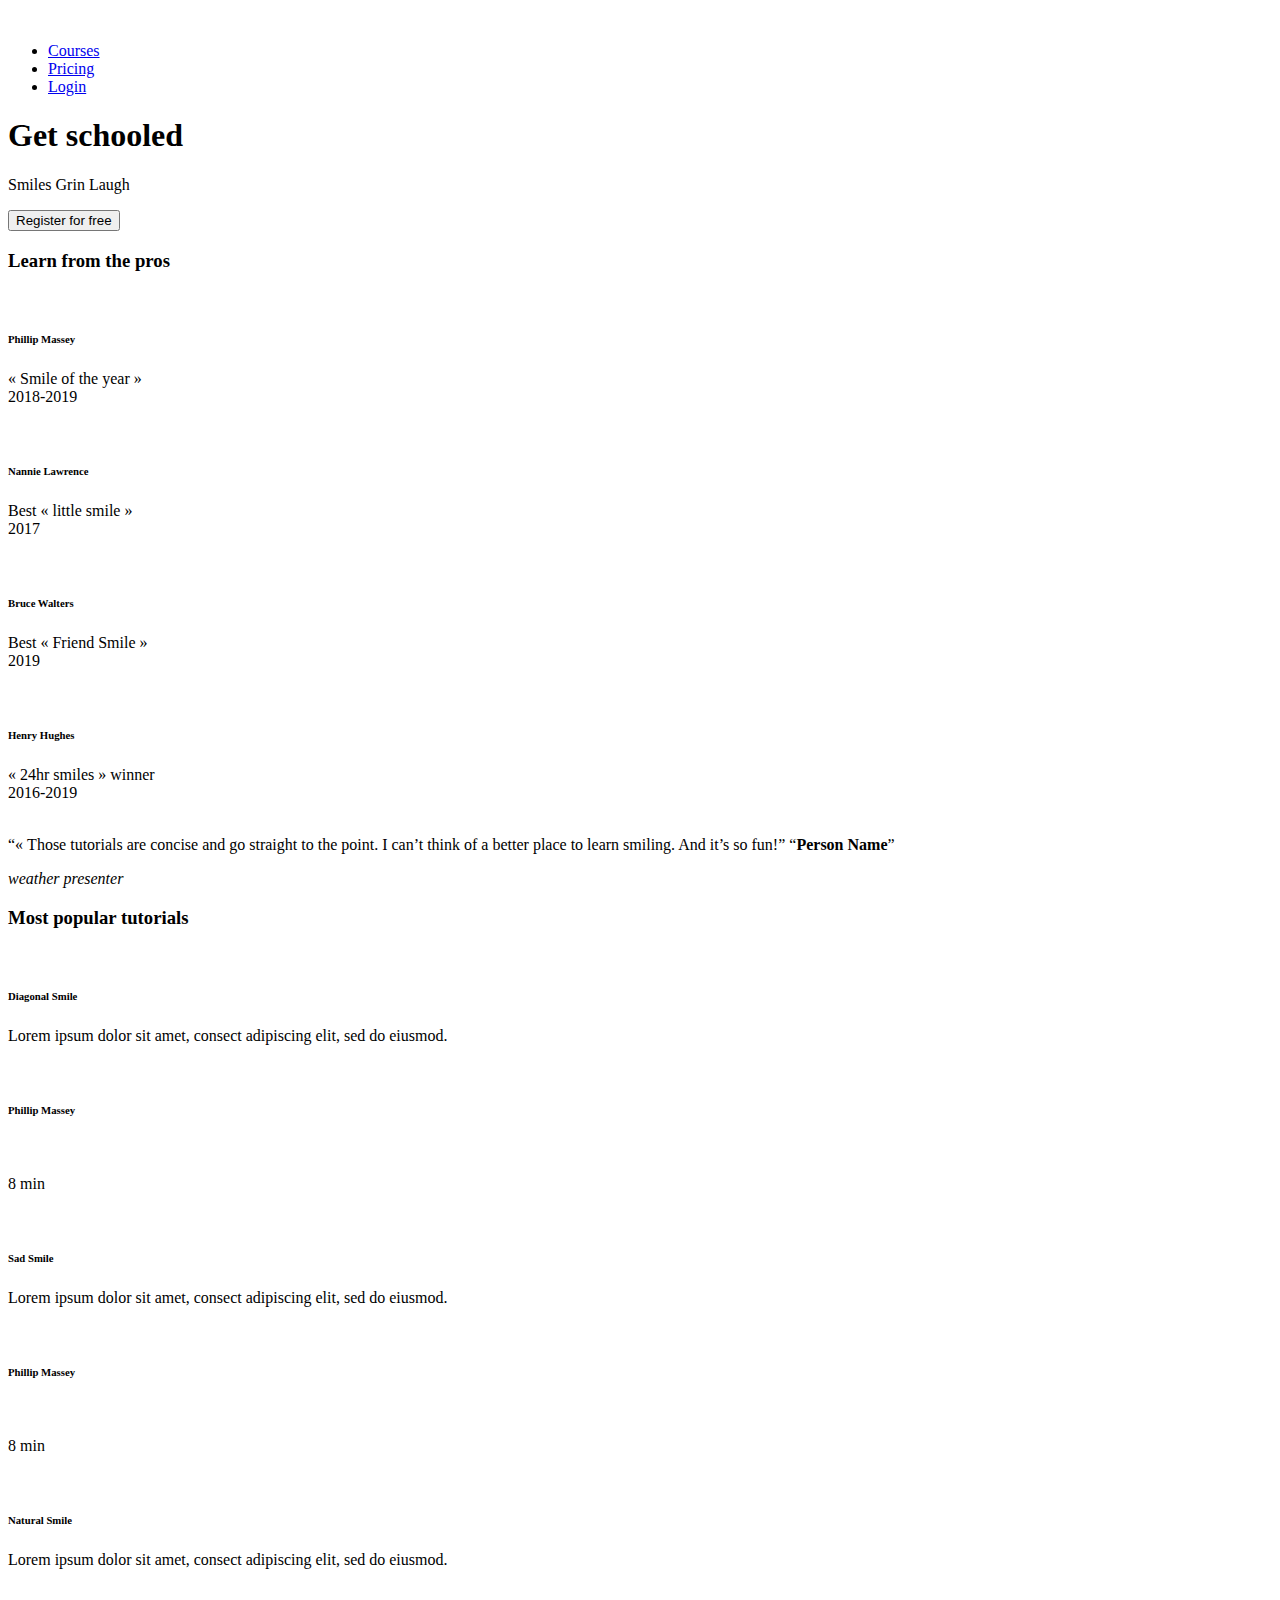
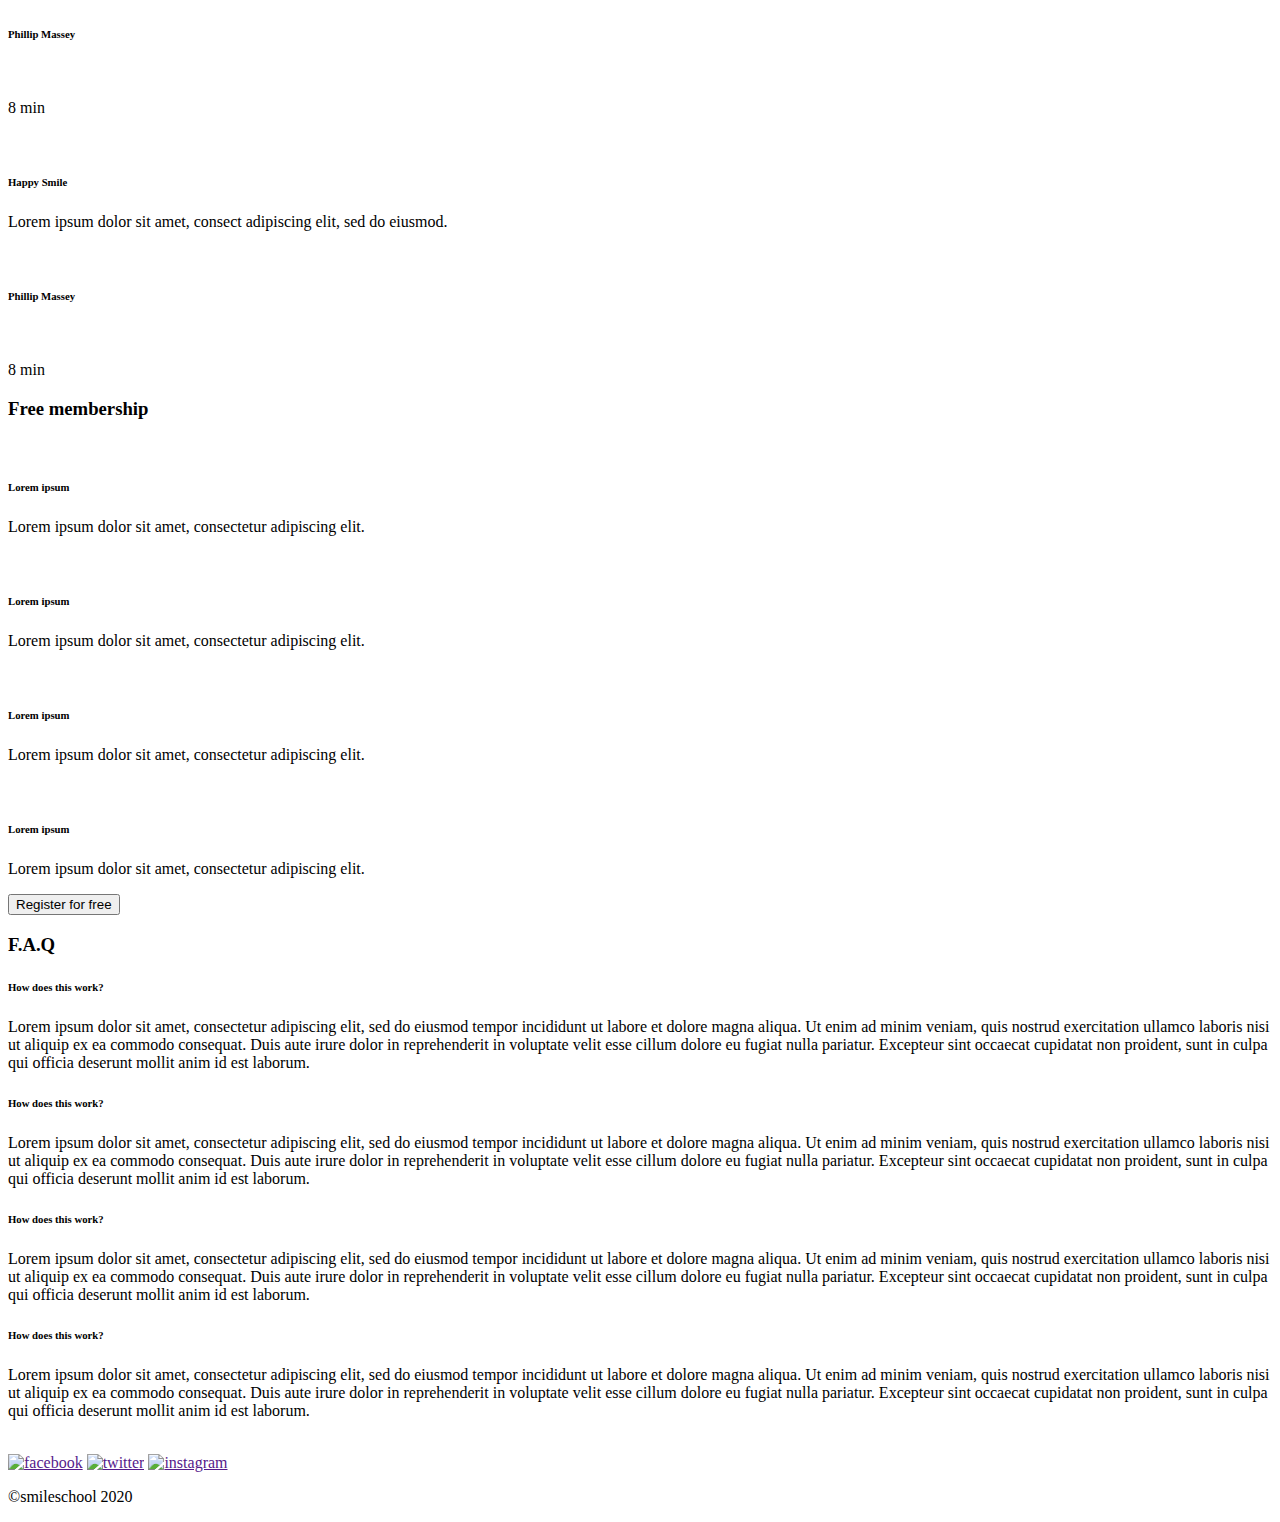
==== css_advanced/index.html @ f8e0d6af "added css_advanced" ====
<!DOCTYPE html>
<html lang="en">
<head>
    <meta charset="UTF-8">
    <meta name="viewport" content="width=device-width, initial-scale=1.0">
    <title>Document</title>
</head>
<body>
    <header>
        <a href="http://"><img src="" alt="" srcset=""></a>
        <nav>
            <ul>
                <li><a href="http://">Courses</a></li>
                <li><a href="http://">Pricing</a></li>
                <li><a href="http://">Login</a></li>
            </ul>
        </nav>
    </header>

    <main>
        <section>
            <div>
                <h1>Get schooled</h1>
                <p>Smiles Grin Laugh</p>
                <button>Register for free</button>
            </div>
            <div>
                <h3>Learn from the pros</h3>
                <div>
                    <img src="" alt="" srcset="">
                    <h6>Phillip Massey</h6>
                    <p>« Smile of the year »<br>2018-2019</p>
                </div>
                <div>
                    <img src="" alt="" srcset="">
                    <h6>Nannie Lawrence</h6>
                    <p>Best « little smile »<br>2017</p>
                </div>
                <div>
                    <img src="" alt="" srcset="">
                    <h6>Bruce Walters</h6>
                    <p>Best « Friend Smile »<br>2019</p>
                </div>
                <div>
                    <img src="" alt="" srcset="">
                    <h6>Henry Hughes</h6>
                    <p>« 24hr smiles » winner<br>2016-2019</p>
                </div>
            </div>
        </section>

        <section>
            <div>
                <img src="" alt="" srcset="">
                <div>
                    <q>« Those tutorials are concise and go straight to the point. I can’t think of a better place to learn smiling. And it’s so fun!</q>
                    <q><strong>Person Name</strong></q>
                    <p><i>weather presenter</i></p>
                </div>
            </div>
        </section>

        <section>
            <h3>Most popular tutorials</h3>
            <div>
                <div>
                    <img src="" alt="">
                    <h6>Diagonal Smile</h6>
                    <p>Lorem ipsum dolor sit amet, consect adipiscing elit, sed do eiusmod.</p>
                    <div>
                        <img src="" alt="">
                        <h6>Phillip Massey</h6>
                    </div>
                    <div>
                        <img src="" alt="" srcset="">
                        <img src="" alt="" srcset="">
                        <img src="" alt="" srcset="">
                        <img src="" alt="" srcset="">
                        <img src="" alt="" srcset="">
                        <p>8 min</p>
                    </div>
                </div>
                <div>
                    <img src="" alt="">
                    <h6>Sad Smile</h6>
                    <p>Lorem ipsum dolor sit amet, consect adipiscing elit, sed do eiusmod.</p>
                    <div>
                        <img src="" alt="">
                        <h6>Phillip Massey</h6>
                    </div>
                    <div>
                        <img src="" alt="" srcset="">
                        <img src="" alt="" srcset="">
                        <img src="" alt="" srcset="">
                        <img src="" alt="" srcset="">
                        <img src="" alt="" srcset="">
                        <p>8 min</p>
                    </div>
                </div>
                <div>
                    <img src="" alt="">
                    <h6>Natural Smile</h6>
                    <p>Lorem ipsum dolor sit amet, consect adipiscing elit, sed do eiusmod.</p>
                    <div>
                        <img src="" alt="">
                        <h6>Phillip Massey</h6>
                    </div>
                    <div>
                        <img src="" alt="" srcset="">
                        <img src="" alt="" srcset="">
                        <img src="" alt="" srcset="">
                        <img src="" alt="" srcset="">
                        <img src="" alt="" srcset="">
                        <p>8 min</p>
                    </div>
                </div>
                <div>
                    <img src="" alt="">
                    <h6>Happy Smile</h6>
                    <p>Lorem ipsum dolor sit amet, consect adipiscing elit, sed do eiusmod.</p>
                    <div>
                        <img src="" alt="">
                        <h6>Phillip Massey</h6>
                    </div>
                    <div>
                        <img src="" alt="" srcset="">
                        <img src="" alt="" srcset="">
                        <img src="" alt="" srcset="">
                        <img src="" alt="" srcset="">
                        <img src="" alt="" srcset="">
                        <p>8 min</p>
                    </div>
                </div>
            </div>
        </section>

        <section>
            <h3>Free membership</h3>
            <div>
                <img src="" alt="">
                <h6>Lorem ipsum</h6>
                <p>Lorem ipsum dolor sit amet, consectetur adipiscing elit.</p>
            </div>
            <div>
                <img src="" alt="">
                <h6>Lorem ipsum</h6>
                <p>Lorem ipsum dolor sit amet, consectetur adipiscing elit.</p>
            </div>
            <div>
                <img src="" alt="">
                <h6>Lorem ipsum</h6>
                <p>Lorem ipsum dolor sit amet, consectetur adipiscing elit.</p>
            </div>
            <div>
                <img src="" alt="">
                <h6>Lorem ipsum</h6>
                <p>Lorem ipsum dolor sit amet, consectetur adipiscing elit.</p>
            </div>
            <button>Register for free</button>
        </section>

        <section>
            <h3>F.A.Q</h3>
            <div>
                <div>
                    <div>
                        <h6>How does this work?</h6>
                        <p>Lorem ipsum dolor sit amet, consectetur adipiscing elit, sed do eiusmod tempor incididunt ut labore et dolore magna aliqua. Ut enim ad minim veniam, quis nostrud exercitation ullamco laboris nisi ut aliquip ex ea commodo consequat. Duis aute irure dolor in reprehenderit in voluptate velit esse cillum dolore eu fugiat nulla pariatur. Excepteur sint occaecat cupidatat non proident, sunt in culpa qui officia deserunt mollit anim id est laborum.</p>
                    </div>
                    <div>
                        <h6>How does this work?</h6>
                        <p>Lorem ipsum dolor sit amet, consectetur adipiscing elit, sed do eiusmod tempor incididunt ut labore et dolore magna aliqua. Ut enim ad minim veniam, quis nostrud exercitation ullamco laboris nisi ut aliquip ex ea commodo consequat. Duis aute irure dolor in reprehenderit in voluptate velit esse cillum dolore eu fugiat nulla pariatur. Excepteur sint occaecat cupidatat non proident, sunt in culpa qui officia deserunt mollit anim id est laborum.</p>
                    </div>
                </div>
                <div>
                    <div>
                        <h6>How does this work?</h6>
                        <p>Lorem ipsum dolor sit amet, consectetur adipiscing elit, sed do eiusmod tempor incididunt ut labore et dolore magna aliqua. Ut enim ad minim veniam, quis nostrud exercitation ullamco laboris nisi ut aliquip ex ea commodo consequat. Duis aute irure dolor in reprehenderit in voluptate velit esse cillum dolore eu fugiat nulla pariatur. Excepteur sint occaecat cupidatat non proident, sunt in culpa qui officia deserunt mollit anim id est laborum.</p>
                    </div>
                    <div>
                        <h6>How does this work?</h6>
                        <p>Lorem ipsum dolor sit amet, consectetur adipiscing elit, sed do eiusmod tempor incididunt ut labore et dolore magna aliqua. Ut enim ad minim veniam, quis nostrud exercitation ullamco laboris nisi ut aliquip ex ea commodo consequat. Duis aute irure dolor in reprehenderit in voluptate velit esse cillum dolore eu fugiat nulla pariatur. Excepteur sint occaecat cupidatat non proident, sunt in culpa qui officia deserunt mollit anim id est laborum.</p>
                    </div>
                </div>
            </div>
        </section>
    </main>

    <footer>
        <div>
            <div>
                <img src="" alt="">
                <div>
                    <a href=""><img src="" alt="facebook"></a>
                    <a href=""><img src="" alt="twitter"></a>
                    <a href=""><img src="" alt="instagram"></a>
                </div>
            </div>
            <p>&copy;smileschool 2020</p>
        </div>
    </footer>
</body>
</html>
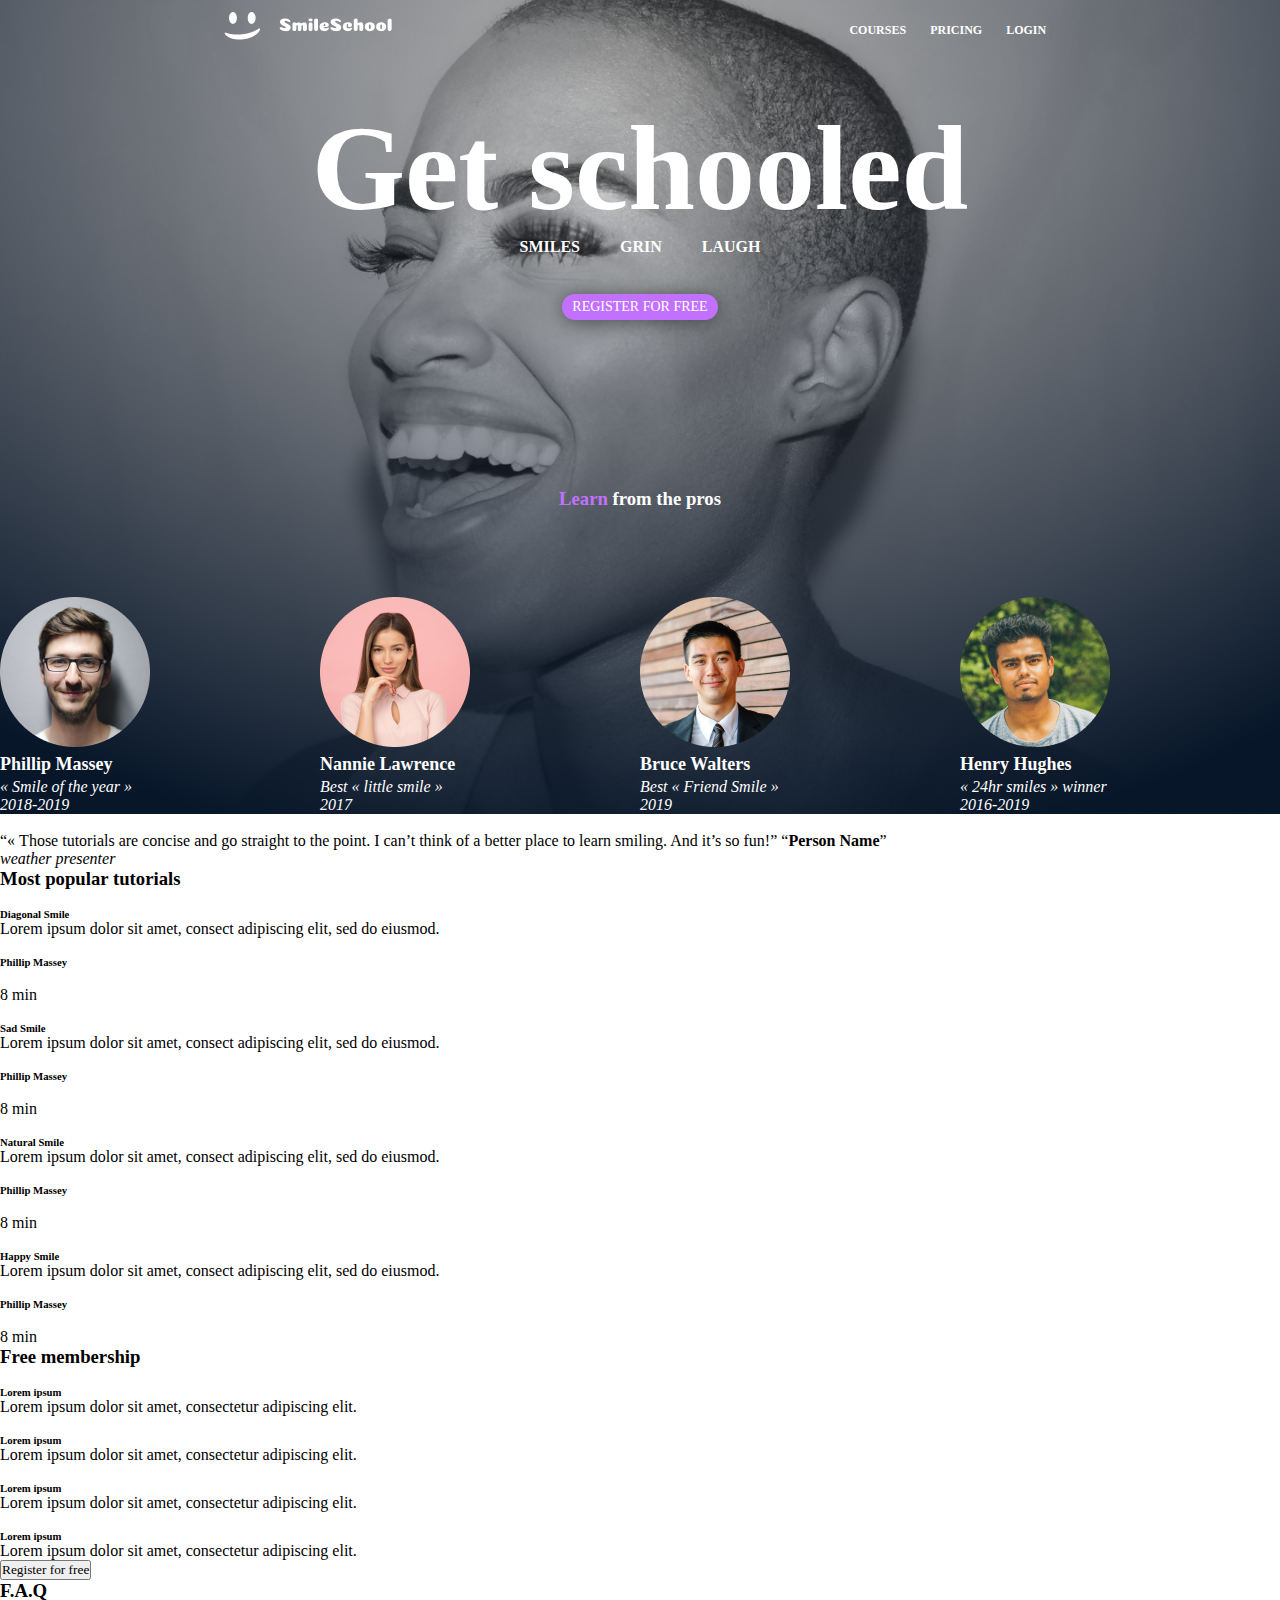
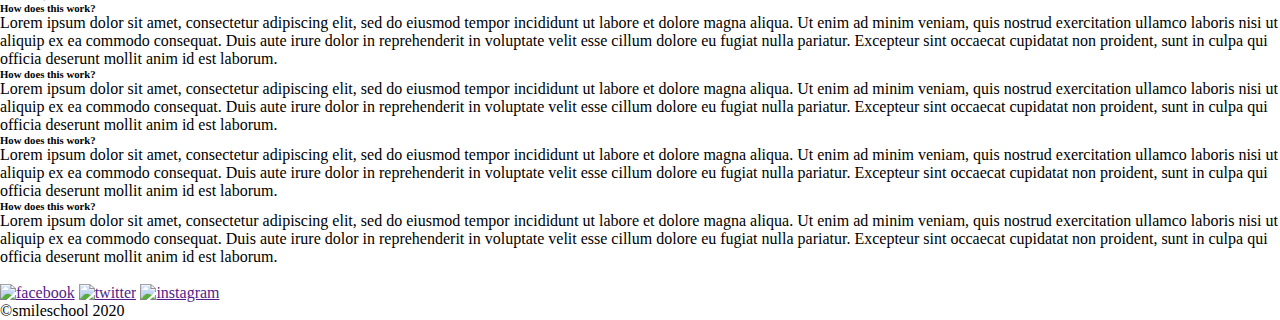
==== commit 01fd521c: "added styling to header" ====
--- a/css_advanced/index.html
+++ b/css_advanced/index.html
@@ -3,11 +3,12 @@
 <head>
     <meta charset="UTF-8">
     <meta name="viewport" content="width=device-width, initial-scale=1.0">
-    <title>Document</title>
+    <title>Advanced CSS</title>
+    <link rel="stylesheet" href="styles.css">
 </head>
 <body>
     <header>
-        <a href="http://"><img src="" alt="" srcset=""></a>
+        <a href="http://"><img src="media/smile_school_logo.png" alt="smile school logo" class="logo"></a>
         <nav>
             <ul>
                 <li><a href="http://">Courses</a></li>
@@ -18,33 +19,39 @@
     </header>
 
     <main>
-        <section>
-            <div>
+        <section id="banner">
+            <div class="banner">
                 <h1>Get schooled</h1>
-                <p>Smiles Grin Laugh</p>
-                <button>Register for free</button>
-            </div>
-            <div>
-                <h3>Learn from the pros</h3>
-                <div>
-                    <img src="" alt="" srcset="">
-                    <h6>Phillip Massey</h6>
-                    <p>« Smile of the year »<br>2018-2019</p>
-                </div>
-                <div>
-                    <img src="" alt="" srcset="">
-                    <h6>Nannie Lawrence</h6>
-                    <p>Best « little smile »<br>2017</p>
-                </div>
-                <div>
-                    <img src="" alt="" srcset="">
-                    <h6>Bruce Walters</h6>
-                    <p>Best « Friend Smile »<br>2019</p>
-                </div>
-                <div>
-                    <img src="" alt="" srcset="">
-                    <h6>Henry Hughes</h6>
-                    <p>« 24hr smiles » winner<br>2016-2019</p>
+                <div id="tagline">
+                    <p>Smiles</p>
+                    <p>Grin</p>
+                    <p>Laugh</p>
+                </div>
+                <button class="register">Register for free</button>
+            </div>
+            <div class="pros">
+                <h3><span class="purple">Learn</span> from the pros</h3>
+                <div class="pros-profiles">
+                    <div>
+                        <img src="media/phillip_avatar.png" alt="Phillip Massey Avatar">
+                        <h6>Phillip Massey</h6>
+                        <p>« Smile of the year »<br>2018-2019</p>
+                    </div>
+                    <div>
+                        <img src="media/Nannie avatar.png" alt="Nannie Lawrence Avatar">
+                        <h6>Nannie Lawrence</h6>
+                        <p>Best « little smile »<br>2017</p>
+                    </div>
+                    <div>
+                        <img src="media/Bruce avatar.png" alt="Bruce Walters Avatar">
+                        <h6>Bruce Walters</h6>
+                        <p>Best « Friend Smile »<br>2019</p>
+                    </div>
+                    <div>
+                        <img src="media/Henry avatar.png" alt="Henry Hughes">
+                        <h6>Henry Hughes</h6>
+                        <p>« 24hr smiles » winner<br>2016-2019</p>
+                    </div>
                 </div>
             </div>
         </section>
--- a/css_advanced/styles.css
+++ b/css_advanced/styles.css
@@ -0,0 +1,116 @@
+* {
+    box-sizing: border-box;
+    padding: 0;
+    margin: 0;
+    font-family: 'Source Sans Pro';
+}
+
+header {
+    display: flex;
+    justify-content: space-around;
+    position: absolute;
+    top: 0;
+    left: 0;
+    width: 100%;
+    background-color: rgba(0, 0, 0, 0);
+    align-items: center;
+}
+
+nav ul {
+    list-style-type: none;
+}
+
+nav ul li {
+    display: inline-block;
+    padding: 20px 10px;
+}
+
+nav a {
+    text-decoration: none;
+    color: #fff;
+    text-transform: uppercase;
+    font-size: 12px;
+    font-weight: bold;
+}
+
+#banner {
+    display: flex;
+    flex-direction: column;
+    align-items: center;
+    background-image: url('media/background.png');
+    background-size: cover;
+    color: #fff;
+}
+
+#banner div {
+    width: 100%;
+}
+
+.banner {
+    display: flex;
+    justify-content: center;
+    flex-direction: column;
+    align-items: center;
+    margin-top: 100px;
+}
+
+.pros {
+    display: flex;
+    flex-direction: column;
+    align-items: center;
+    margin-top: 168px;
+}
+
+.pros-profiles {
+    display: flex;
+    margin-top: 87px;
+}
+
+#banner h1 {
+    font-size: 120px;
+    font-weight: bold;
+}
+
+#tagline {
+    display: flex;
+    flex-direction: row;
+    justify-content: center;
+}
+
+#tagline p {
+    padding: 0 20px;
+    text-transform: uppercase;
+    font-weight: bold;
+    font-size: 16px;
+}
+
+button.register {
+    margin-top: 38px;
+    border-radius: 22px;
+    padding: 5px 10px;
+    text-transform: uppercase;
+    font-size: 14px;
+    font-weight: semi-bold;
+    color: #fff;
+    background-color: #C271FF;
+    border: none;
+    box-shadow: 0 2px 20px rgba(0, 0, 0, 0.5);
+}
+
+.purple {
+    color: #C271FF;
+}
+
+.pros-profiles img {
+    max-height: 150px;
+}
+
+.pros-profiles h6 {
+    font-size: 18px;
+    font-weight: black;
+    line-height: 27px;
+}
+
+.pros-profiles p {
+    font-style: italic;
+}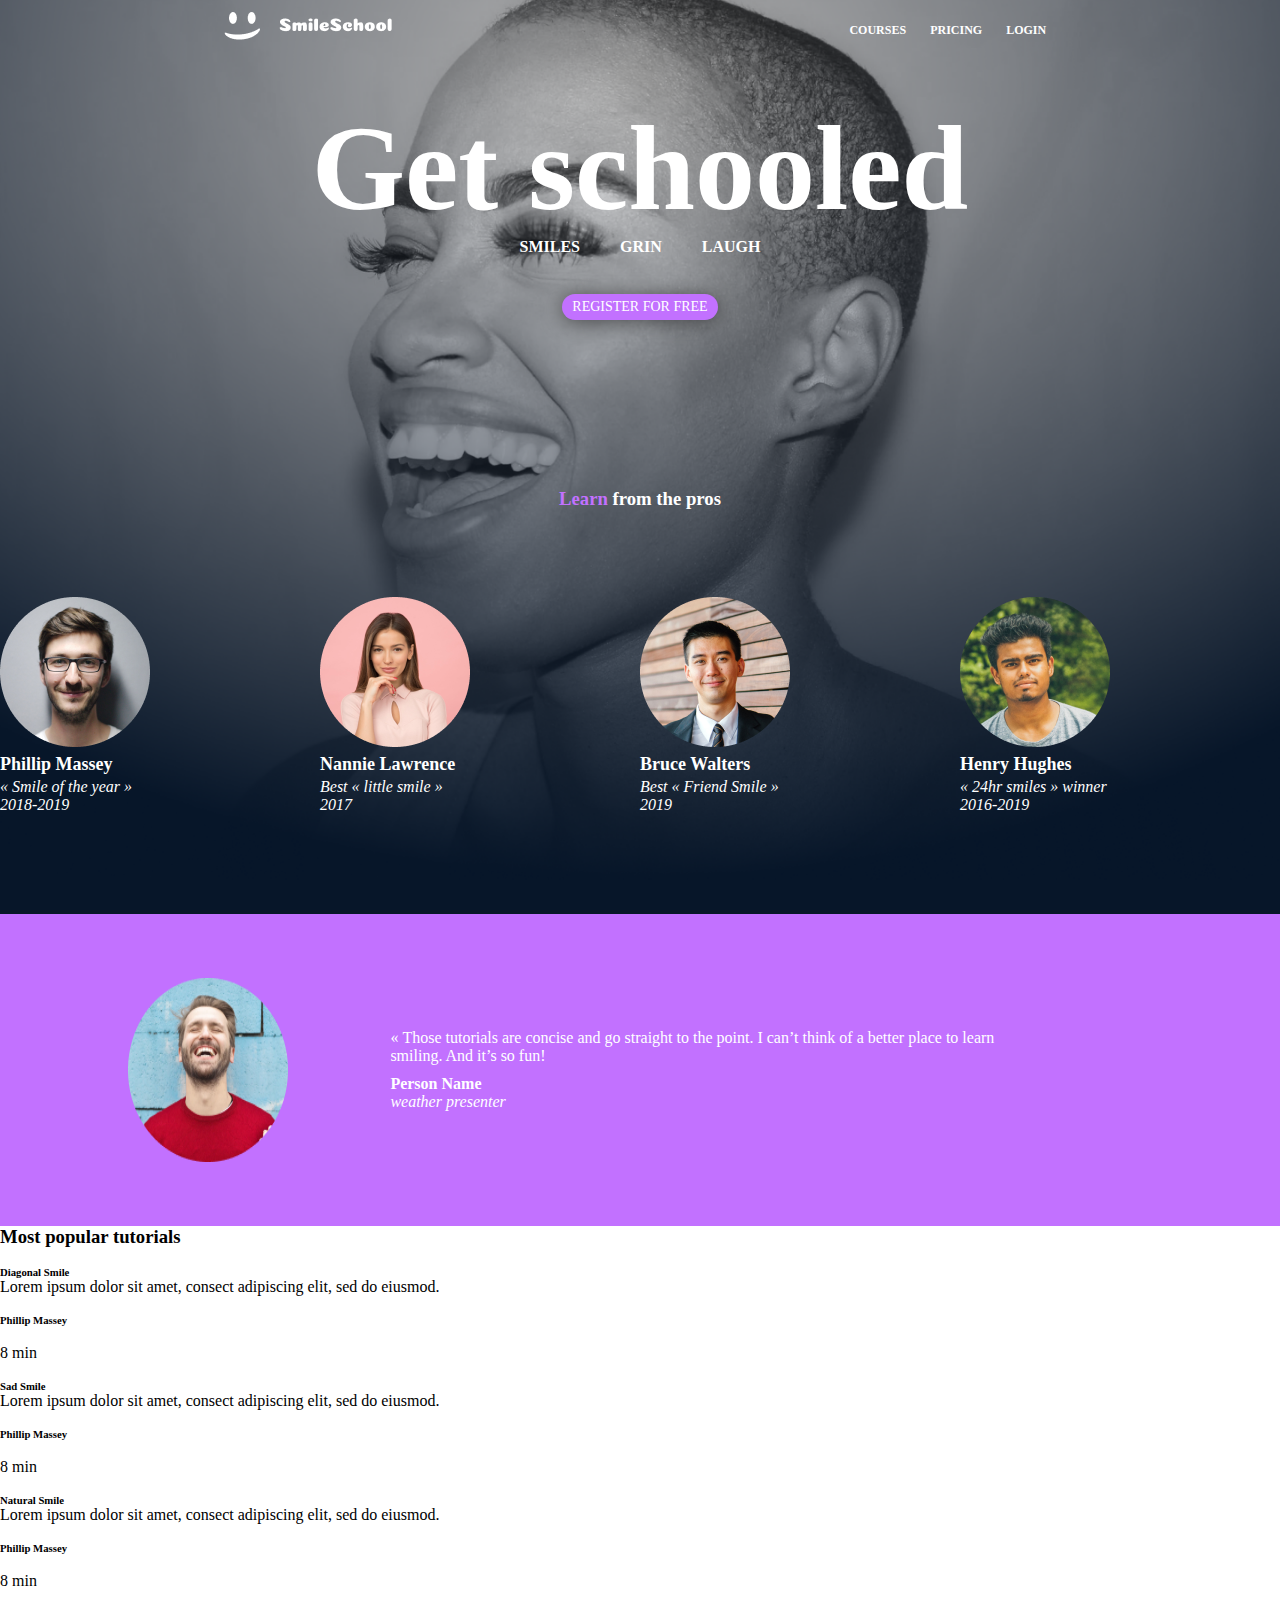
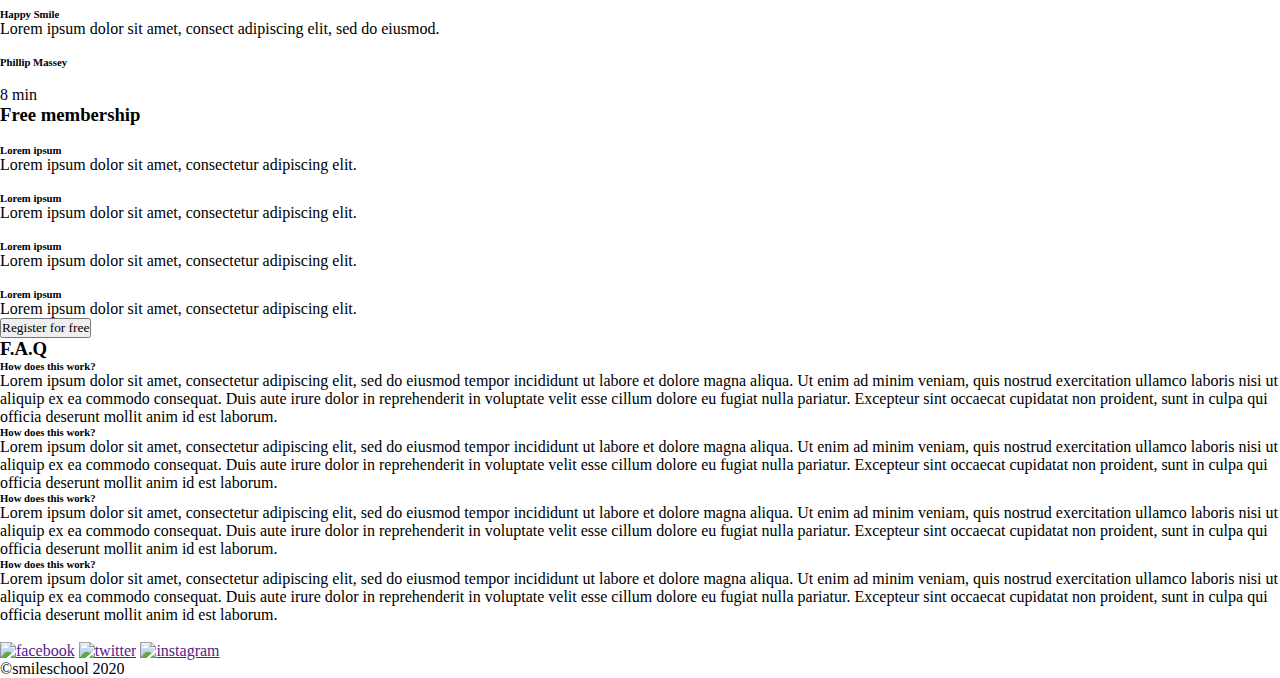
==== commit f7cb296d: "added styling to quote section" ====
--- a/css_advanced/index.html
+++ b/css_advanced/index.html
@@ -56,12 +56,12 @@
             </div>
         </section>
 
-        <section>
-            <div>
-                <img src="" alt="" srcset="">
-                <div>
-                    <q>« Those tutorials are concise and go straight to the point. I can’t think of a better place to learn smiling. And it’s so fun!</q>
-                    <q><strong>Person Name</strong></q>
+        <section id="quote">
+            <div>
+                <img src="media/quote avatar.png" alt="Weather Presenter Avatar">
+                <div class="align-vertical">
+                    <p>« Those tutorials are concise and go straight to the point. I can’t think of a better place to learn smiling. And it’s so fun!</p>
+                    <p class="spacing-top"><strong>Person Name</strong></p>
                     <p><i>weather presenter</i></p>
                 </div>
             </div>
--- a/css_advanced/styles.css
+++ b/css_advanced/styles.css
@@ -59,6 +59,7 @@
     flex-direction: column;
     align-items: center;
     margin-top: 168px;
+    margin-bottom: 100px;
 }
 
 .pros-profiles {
@@ -113,4 +114,23 @@
 
 .pros-profiles p {
     font-style: italic;
+}
+
+#quote {
+    background-color: #C271FF;
+    color: #fff;
+}
+
+#quote div {
+    display: flex;
+    padding: 5% 10%;
+}
+
+.align-vertical {
+    display: flex;
+    flex-direction: column;
+}
+
+.spacing-top {
+    margin-top: 10px;
 }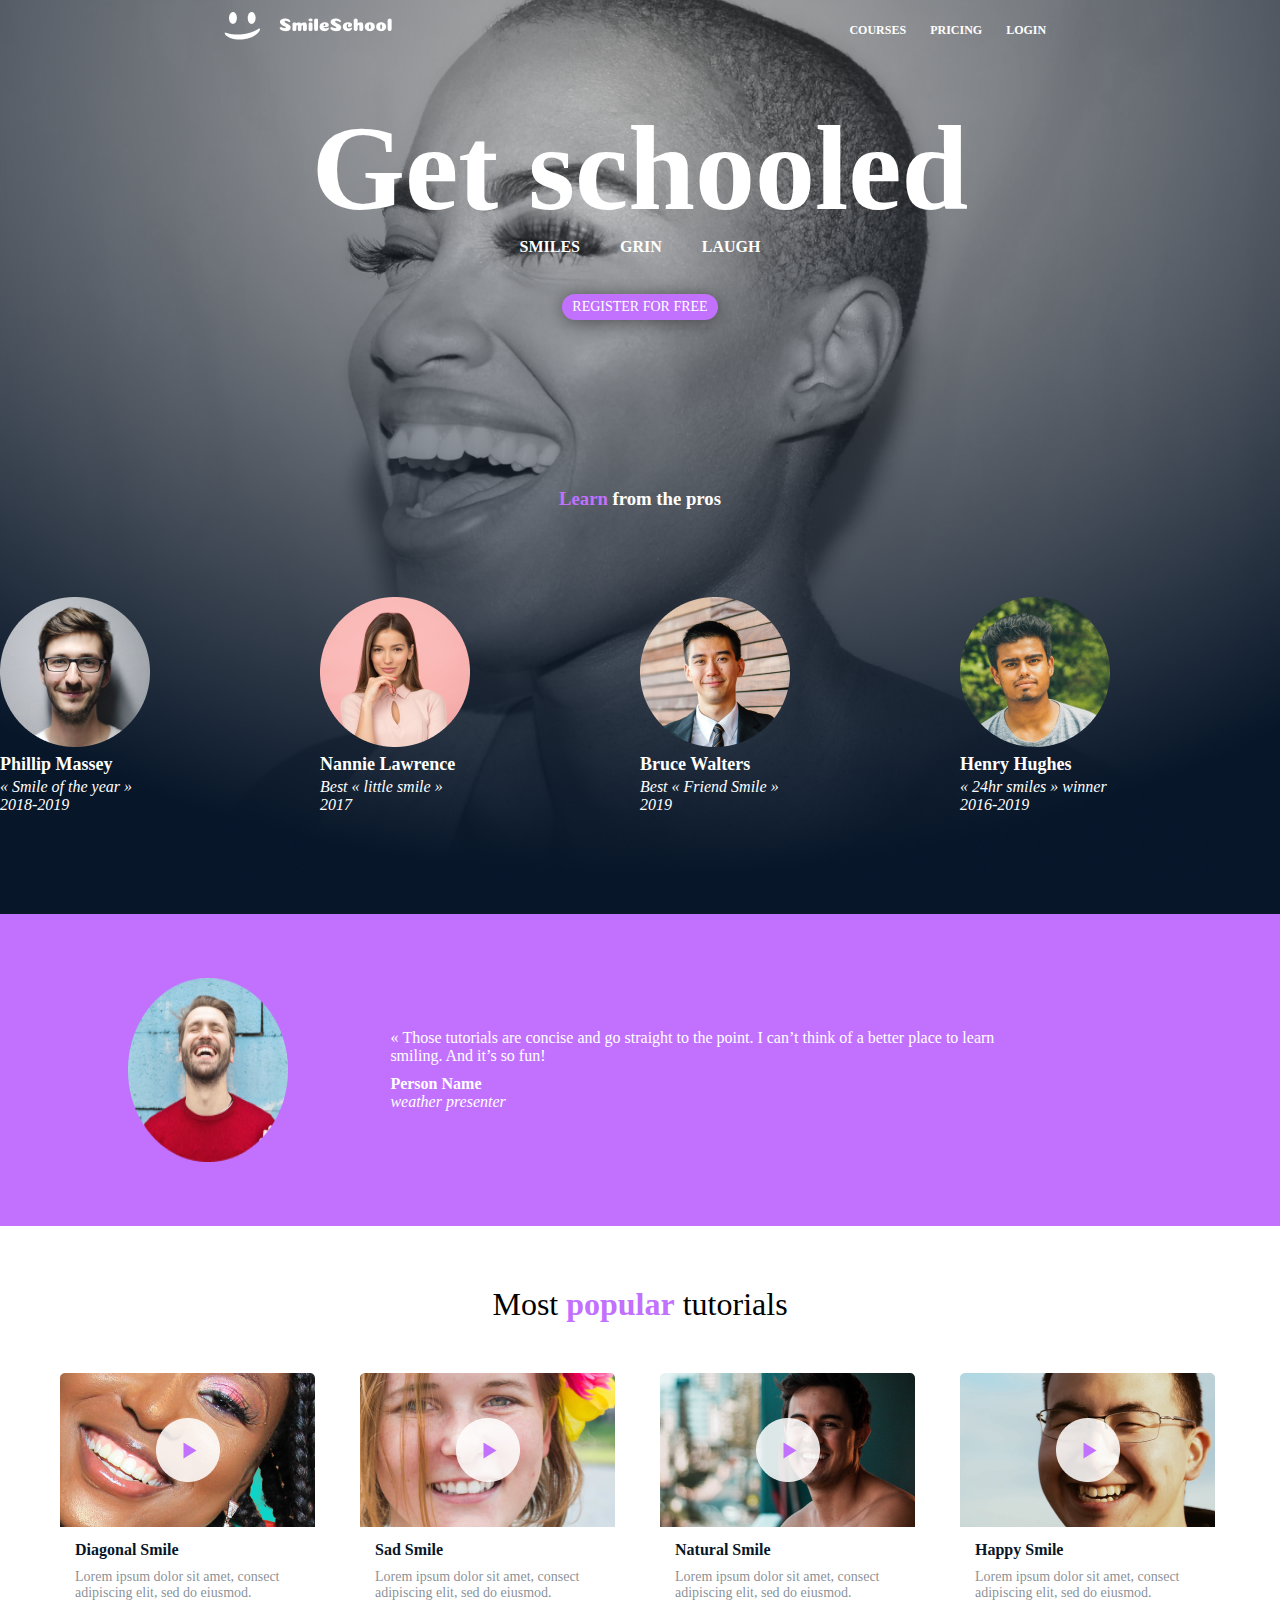
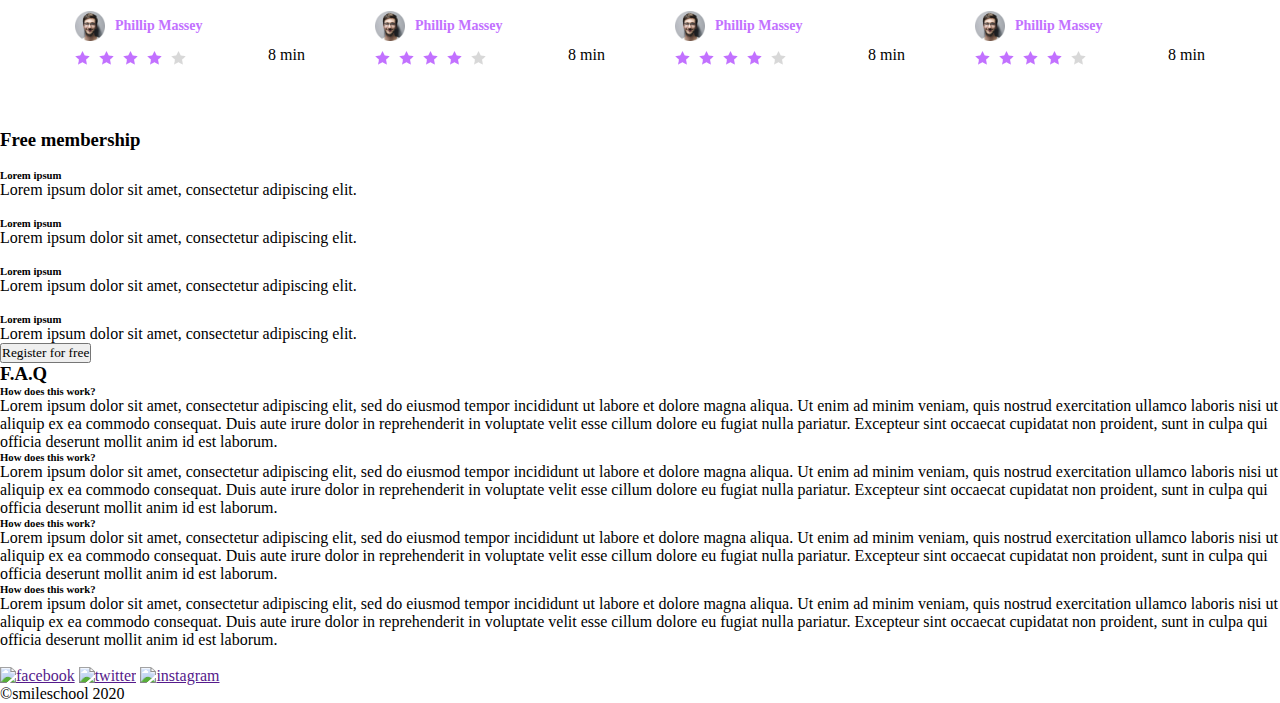
==== commit c99b3e32: "added styling to video section" ====
--- a/css_advanced/index.html
+++ b/css_advanced/index.html
@@ -67,75 +67,93 @@
             </div>
         </section>
 
-        <section>
-            <h3>Most popular tutorials</h3>
-            <div>
-                <div>
-                    <img src="" alt="">
-                    <h6>Diagonal Smile</h6>
-                    <p>Lorem ipsum dolor sit amet, consect adipiscing elit, sed do eiusmod.</p>
-                    <div>
-                        <img src="" alt="">
-                        <h6>Phillip Massey</h6>
-                    </div>
-                    <div>
-                        <img src="" alt="" srcset="">
-                        <img src="" alt="" srcset="">
-                        <img src="" alt="" srcset="">
-                        <img src="" alt="" srcset="">
-                        <img src="" alt="" srcset="">
-                        <p>8 min</p>
-                    </div>
-                </div>
-                <div>
-                    <img src="" alt="">
-                    <h6>Sad Smile</h6>
-                    <p>Lorem ipsum dolor sit amet, consect adipiscing elit, sed do eiusmod.</p>
-                    <div>
-                        <img src="" alt="">
-                        <h6>Phillip Massey</h6>
-                    </div>
-                    <div>
-                        <img src="" alt="" srcset="">
-                        <img src="" alt="" srcset="">
-                        <img src="" alt="" srcset="">
-                        <img src="" alt="" srcset="">
-                        <img src="" alt="" srcset="">
-                        <p>8 min</p>
-                    </div>
-                </div>
-                <div>
-                    <img src="" alt="">
-                    <h6>Natural Smile</h6>
-                    <p>Lorem ipsum dolor sit amet, consect adipiscing elit, sed do eiusmod.</p>
-                    <div>
-                        <img src="" alt="">
-                        <h6>Phillip Massey</h6>
-                    </div>
-                    <div>
-                        <img src="" alt="" srcset="">
-                        <img src="" alt="" srcset="">
-                        <img src="" alt="" srcset="">
-                        <img src="" alt="" srcset="">
-                        <img src="" alt="" srcset="">
-                        <p>8 min</p>
-                    </div>
-                </div>
-                <div>
-                    <img src="" alt="">
-                    <h6>Happy Smile</h6>
-                    <p>Lorem ipsum dolor sit amet, consect adipiscing elit, sed do eiusmod.</p>
-                    <div>
-                        <img src="" alt="">
-                        <h6>Phillip Massey</h6>
-                    </div>
-                    <div>
-                        <img src="" alt="" srcset="">
-                        <img src="" alt="" srcset="">
-                        <img src="" alt="" srcset="">
-                        <img src="" alt="" srcset="">
-                        <img src="" alt="" srcset="">
-                        <p>8 min</p>
+        <section id="tutorials">
+            <div class="videos">
+            <h3>Most <span class="purple bold">popular</span> tutorials</h3>
+                <div class="video-profiles">
+                    <div class="video-cards">
+                        <img src="media/video1 preview.png" alt="Diagonal smile preview">
+                        <div class="spacing-sides">
+                            <h6>Diagonal Smile</h6>
+                            <p class="video-caption">Lorem ipsum dolor sit amet, consect adipiscing elit, sed do eiusmod.</p>
+                            <div class="video-avatar-items">
+                                <img src="media/phillip_avatar.png" alt="Phillip Massey Avatar" class="video-avatar">
+                                <h6>Phillip Massey</h6>
+                            </div>
+                            <div class="star-ratings">
+                                <div>
+                                    <img src="media/Star_1.png" alt="filled_star" class="star-img">
+                                    <img src="media/Star_1.png" alt="filled_star" class="star-img">
+                                    <img src="media/Star_1.png" alt="filled_star" class="star-img">
+                                    <img src="media/Star_1.png" alt="filled_star" class="star-img">
+                                    <img src="media/Star_0.png" alt="unfilled_star">
+                                </div>
+                                <p>8 min</p>
+                            </div>
+                        </div>
+                    </div>
+                    <div class="video-cards">
+                        <img src="media/video2 preview.png" alt="Diagonal smile preview">
+                        <div class="spacing-sides">
+                            <h6>Sad Smile</h6>
+                            <p class="video-caption">Lorem ipsum dolor sit amet, consect adipiscing elit, sed do eiusmod.</p>
+                            <div class="video-avatar-items">
+                                <img src="media/phillip_avatar.png" alt="Phillip Massey Avatar" class="video-avatar">
+                                <h6>Phillip Massey</h6>
+                            </div>
+                            <div class="star-ratings">
+                                <div>
+                                    <img src="media/Star_1.png" alt="filled_star" class="star-img">
+                                    <img src="media/Star_1.png" alt="filled_star" class="star-img">
+                                    <img src="media/Star_1.png" alt="filled_star" class="star-img">
+                                    <img src="media/Star_1.png" alt="filled_star" class="star-img">
+                                    <img src="media/Star_0.png" alt="unfilled_star">
+                                </div>
+                                <p>8 min</p>
+                            </div>
+                        </div>
+                    </div>
+                    <div class="video-cards">
+                        <img src="media/video3 preview.png" alt="Diagonal smile preview">
+                        <div class="spacing-sides">
+                            <h6>Natural Smile</h6>
+                            <p class="video-caption">Lorem ipsum dolor sit amet, consect adipiscing elit, sed do eiusmod.</p>
+                            <div class="video-avatar-items">
+                                <img src="media/phillip_avatar.png" alt="Phillip Massey Avatar" class="video-avatar">
+                                <h6>Phillip Massey</h6>
+                            </div>
+                            <div class="star-ratings">
+                                <div>
+                                    <img src="media/Star_1.png" alt="filled_star" class="star-img">
+                                    <img src="media/Star_1.png" alt="filled_star" class="star-img">
+                                    <img src="media/Star_1.png" alt="filled_star" class="star-img">
+                                    <img src="media/Star_1.png" alt="filled_star" class="star-img">
+                                    <img src="media/Star_0.png" alt="unfilled_star">
+                                </div>
+                                <p>8 min</p>
+                            </div>
+                        </div>
+                    </div>
+                    <div class="video-cards">
+                        <img src="media/video4 preview.png" alt="Diagonal smile preview">
+                        <div class="spacing-sides">
+                            <h6>Happy Smile</h6>
+                            <p class="video-caption">Lorem ipsum dolor sit amet, consect adipiscing elit, sed do eiusmod.</p>
+                            <div class="video-avatar-items">
+                                <img src="media/phillip_avatar.png" alt="Phillip Massey Avatar" class="video-avatar">
+                                <h6>Phillip Massey</h6>
+                            </div>
+                            <div class="star-ratings">
+                                <div>
+                                    <img src="media/Star_1.png" alt="filled_star" class="star-img">
+                                    <img src="media/Star_1.png" alt="filled_star" class="star-img">
+                                    <img src="media/Star_1.png" alt="filled_star" class="star-img">
+                                    <img src="media/Star_1.png" alt="filled_star" class="star-img">
+                                    <img src="media/Star_0.png" alt="unfilled_star">
+                                </div>
+                                <p>8 min</p>
+                            </div>
+                        </div>
                     </div>
                 </div>
             </div>
--- a/css_advanced/styles.css
+++ b/css_advanced/styles.css
@@ -42,6 +42,10 @@
     color: #fff;
 }
 
+#tutorials {
+    display: flex;
+}
+
 #banner div {
     width: 100%;
 }
@@ -62,9 +66,27 @@
     margin-bottom: 100px;
 }
 
+.videos {
+    display: flex;
+    flex-direction: column;
+    justify-content: center;
+    margin-top: 60px;
+}
+
+.videos h3 {
+    text-align: center;
+    font-weight: 300;
+    font-size: 32px;
+}
+
 .pros-profiles {
     display: flex;
     margin-top: 87px;
+}
+
+.video-profiles {
+    display: flex;
+    margin: 50px 40px;
 }
 
 #banner h1 {
@@ -133,4 +155,55 @@
 
 .spacing-top {
     margin-top: 10px;
+}
+
+.spacing-sides {
+    margin: 10px 15px;
+}
+
+.bold {
+    font-weight: bold;
+}
+
+.video-profiles h6 {
+    font-size: 16px;
+    font-weight: bold;
+    color: #071629;
+}
+
+.video-cards {
+    margin: 0px 20px;
+}
+
+.video-caption {
+    font-size: 14px;
+    color: rgba(7, 22, 41, 0.5);
+    margin-top: 10px;
+}
+
+.video-avatar {
+    max-height: 30px;
+}
+
+.video-avatar-items {
+    display: flex;
+    margin-top: 10px;
+    align-items: center;
+}
+
+.video-avatar-items h6 {
+    margin-left: 10px;
+    color: #C271FF;
+    font-size: 14px;
+    font-weight: 600;
+}
+
+.star-ratings {
+    display: flex;
+    align-items: center;
+    justify-content: space-between;
+}
+
+.star-img {
+    margin: 10px 5px 0 0;
 }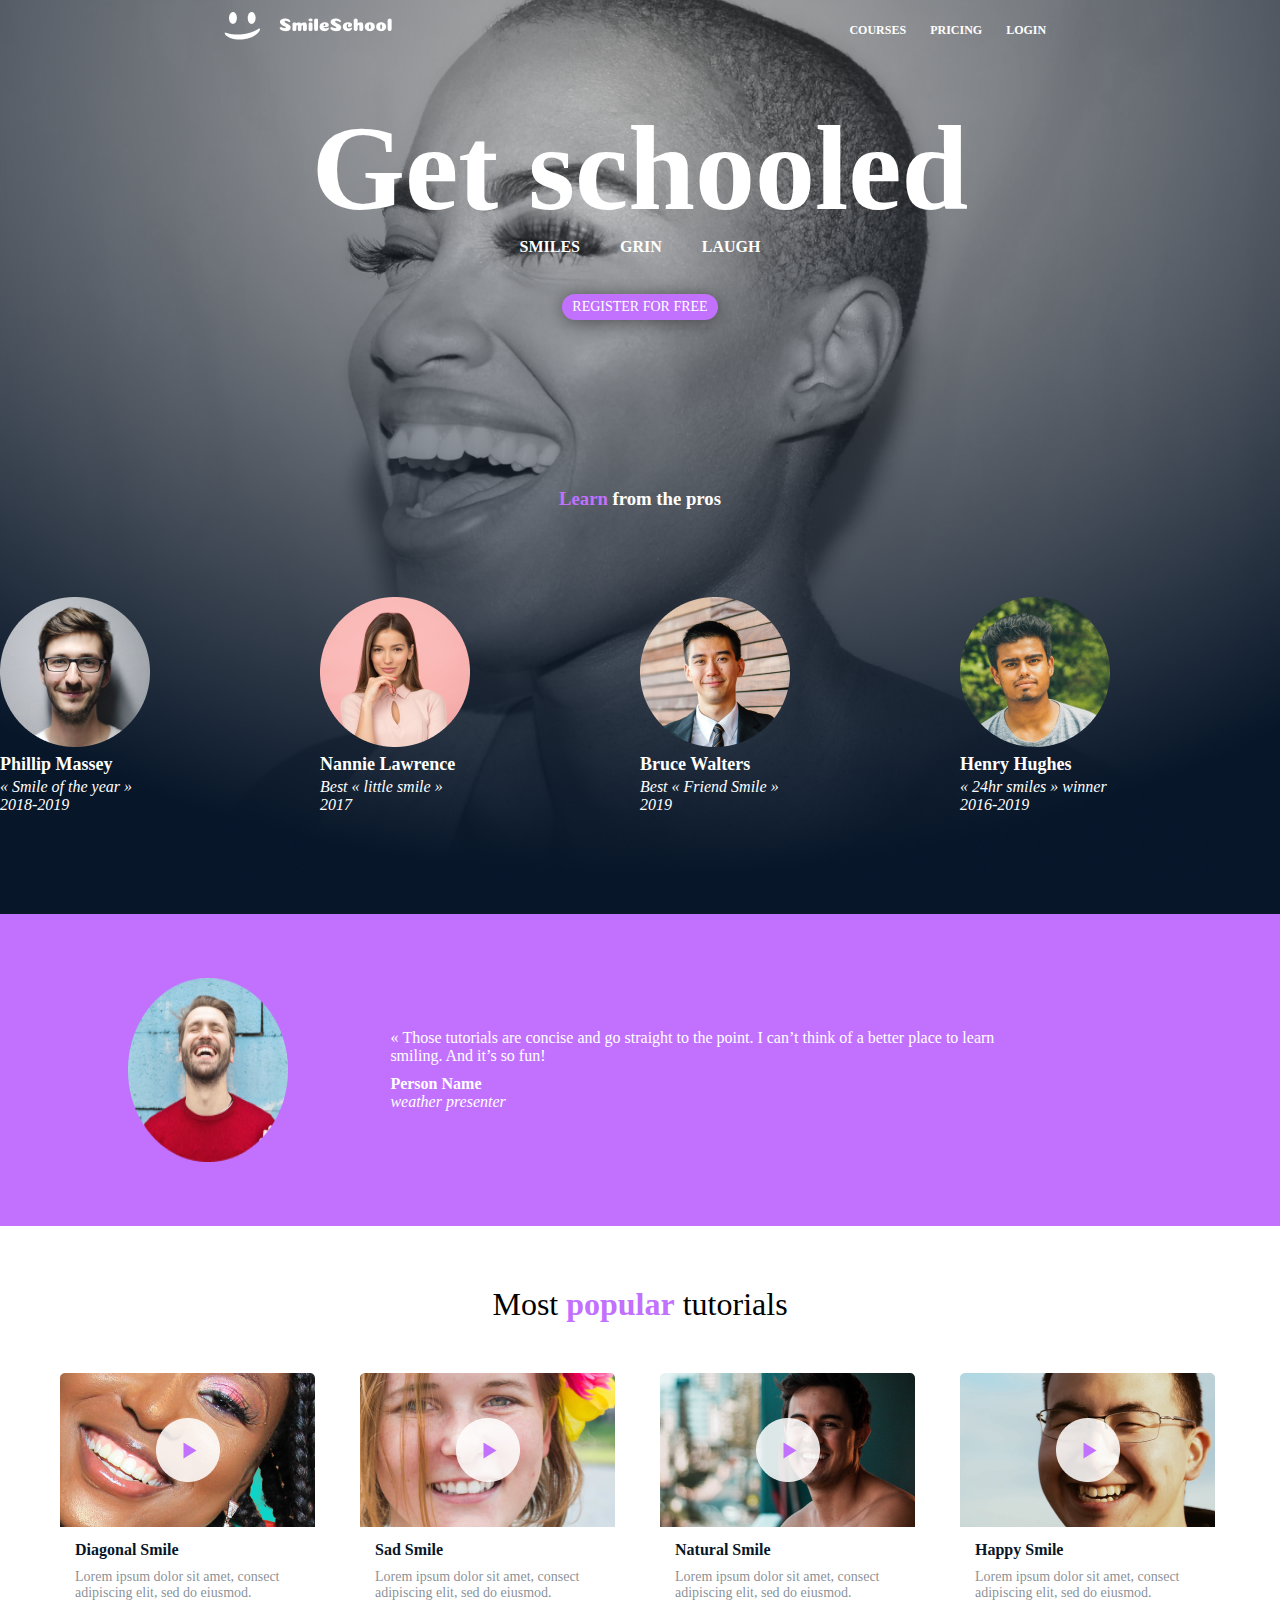
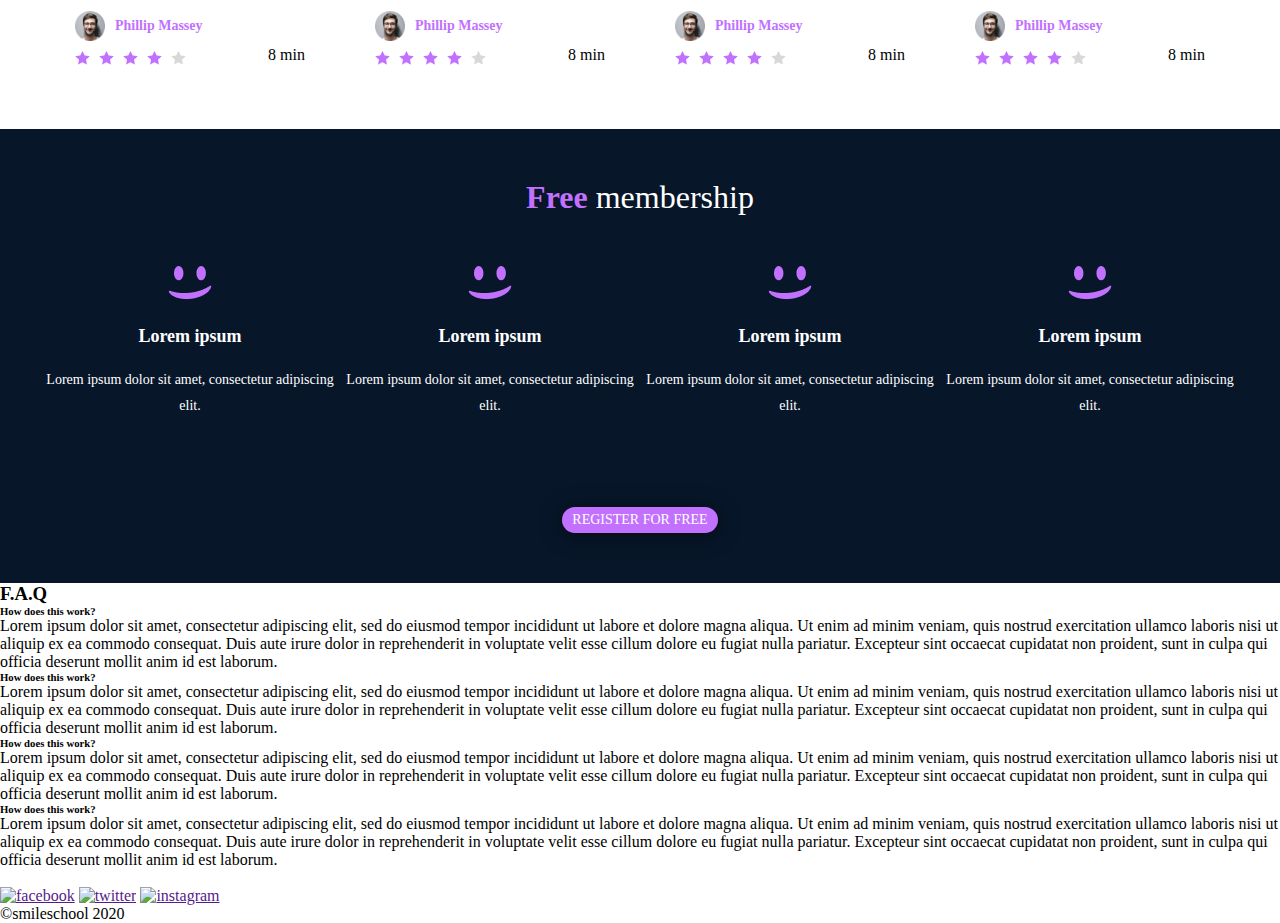
==== commit 62f252c7: "added styling to membership section" ====
--- a/css_advanced/index.html
+++ b/css_advanced/index.html
@@ -159,29 +159,33 @@
             </div>
         </section>
 
-        <section>
-            <h3>Free membership</h3>
-            <div>
-                <img src="" alt="">
-                <h6>Lorem ipsum</h6>
-                <p>Lorem ipsum dolor sit amet, consectetur adipiscing elit.</p>
-            </div>
-            <div>
-                <img src="" alt="">
-                <h6>Lorem ipsum</h6>
-                <p>Lorem ipsum dolor sit amet, consectetur adipiscing elit.</p>
-            </div>
-            <div>
-                <img src="" alt="">
-                <h6>Lorem ipsum</h6>
-                <p>Lorem ipsum dolor sit amet, consectetur adipiscing elit.</p>
-            </div>
-            <div>
-                <img src="" alt="">
-                <h6>Lorem ipsum</h6>
-                <p>Lorem ipsum dolor sit amet, consectetur adipiscing elit.</p>
-            </div>
-            <button>Register for free</button>
+        <section id="membership">
+            <h3><span class="purple bold">Free</span> membership</h3>
+            <div class="member-category">
+                <div class="category-cards">
+                    <img src="media/smile-category.png" alt="">
+                    <h6>Lorem ipsum</h6>
+                    <p>Lorem ipsum dolor sit amet, consectetur adipiscing elit.</p>
+                </div>
+                <div class="category-cards">
+                    <img src="media/smile-category.png" alt="">
+                    <h6>Lorem ipsum</h6>
+                    <p>Lorem ipsum dolor sit amet, consectetur adipiscing elit.</p>
+                </div>
+                <div class="category-cards">
+                    <img src="media/smile-category.png" alt="">
+                    <h6>Lorem ipsum</h6>
+                    <p>Lorem ipsum dolor sit amet, consectetur adipiscing elit.</p>
+                </div>
+                <div class="category-cards">
+                    <img src="media/smile-category.png" alt="">
+                    <h6>Lorem ipsum</h6>
+                    <p>Lorem ipsum dolor sit amet, consectetur adipiscing elit.</p>
+                </div>
+            </div>
+            <div class="register-btn">
+                <button class="register">Register for free</button>
+            </div>
         </section>
 
         <section>
--- a/css_advanced/styles.css
+++ b/css_advanced/styles.css
@@ -206,4 +206,41 @@
 
 .star-img {
     margin: 10px 5px 0 0;
+}
+
+#membership {
+    display: flex;
+    flex-direction: column;
+    justify-content: center;
+    background-color: #071629;
+    color: #fff;
+    padding: 50px 0 50px;
+}
+
+#membership h3 {
+    text-align: center;
+    font-weight: 300;
+    font-size: 32px;
+}
+
+.member-category {
+    display: flex;
+    margin: 50px 40px;
+    text-align: center;
+}
+
+.member-category h6 {
+    margin-top: 20px;
+    font-weight: 600;
+    font-size: 18px;
+}
+
+.member-category p {
+    margin-top: 20px;
+    font-size: 14px;
+    line-height: 26px;
+}
+
+.register-btn {
+    text-align: center;
 }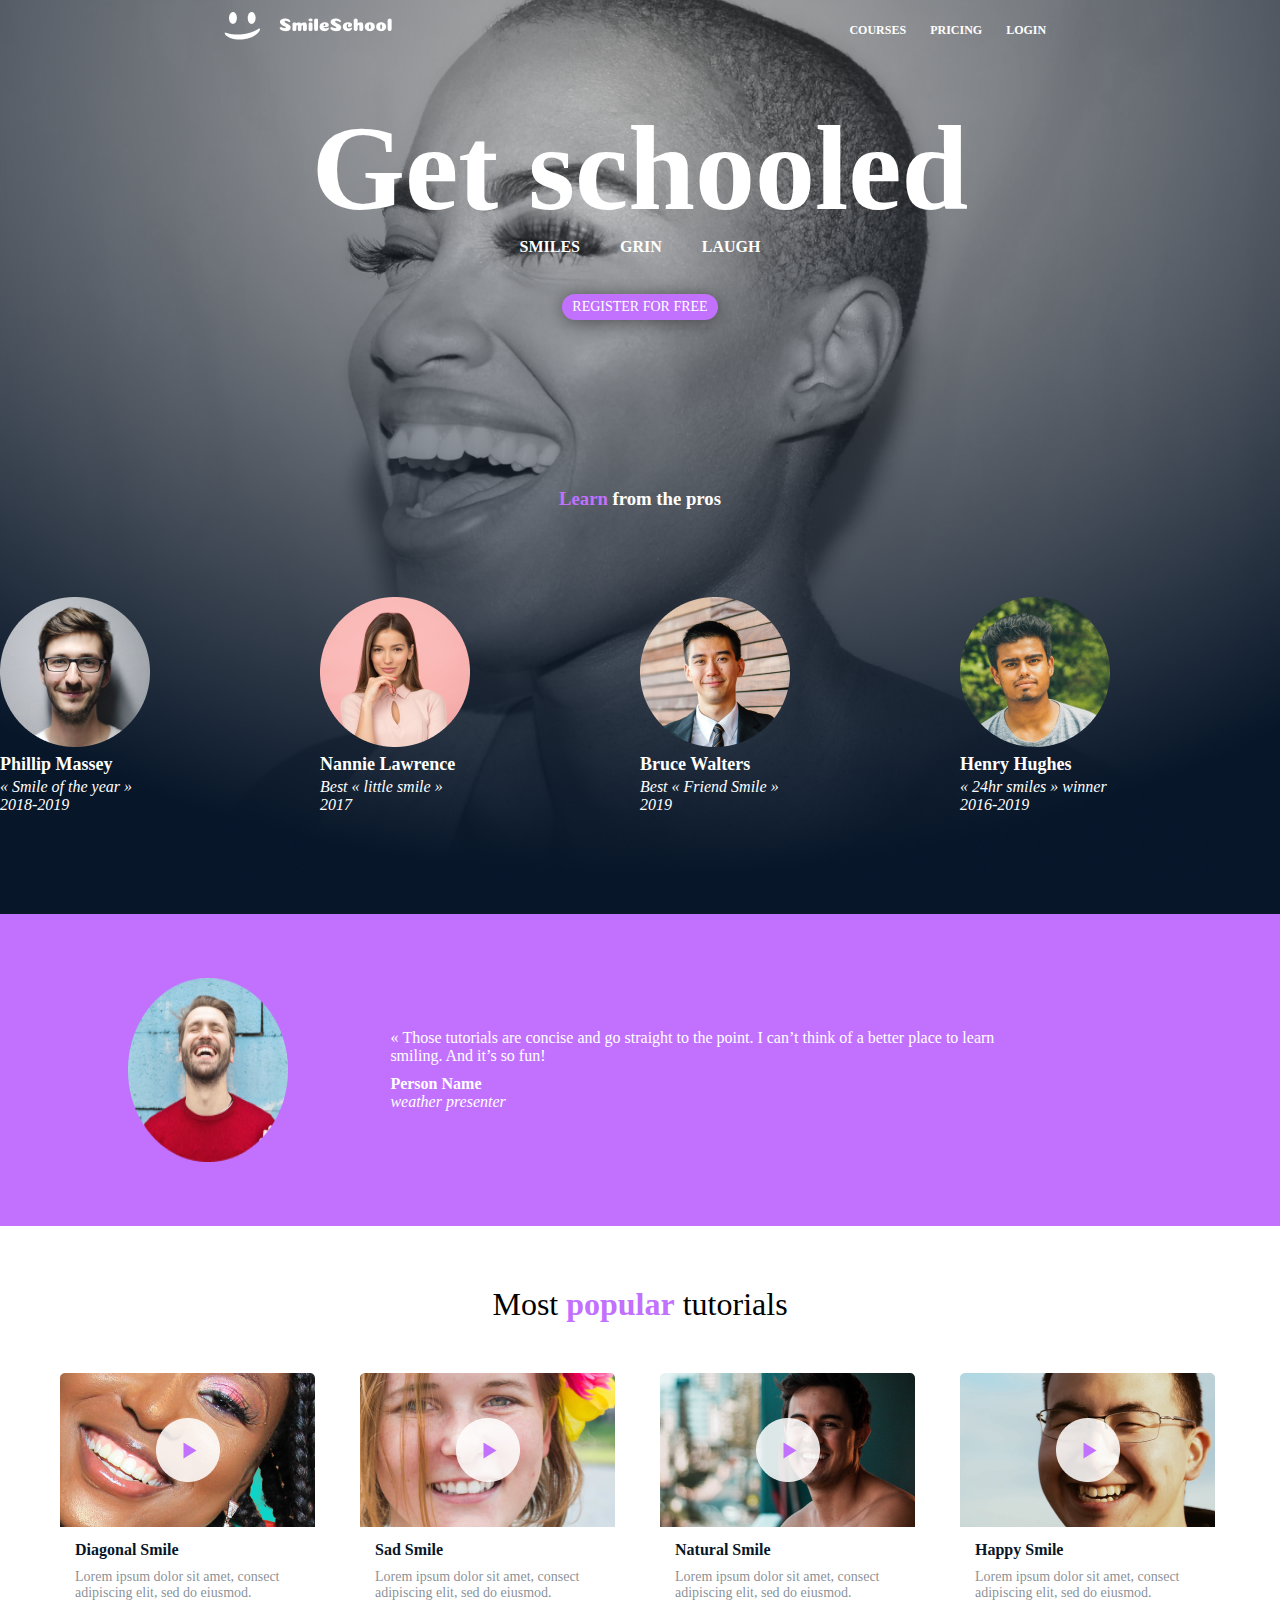
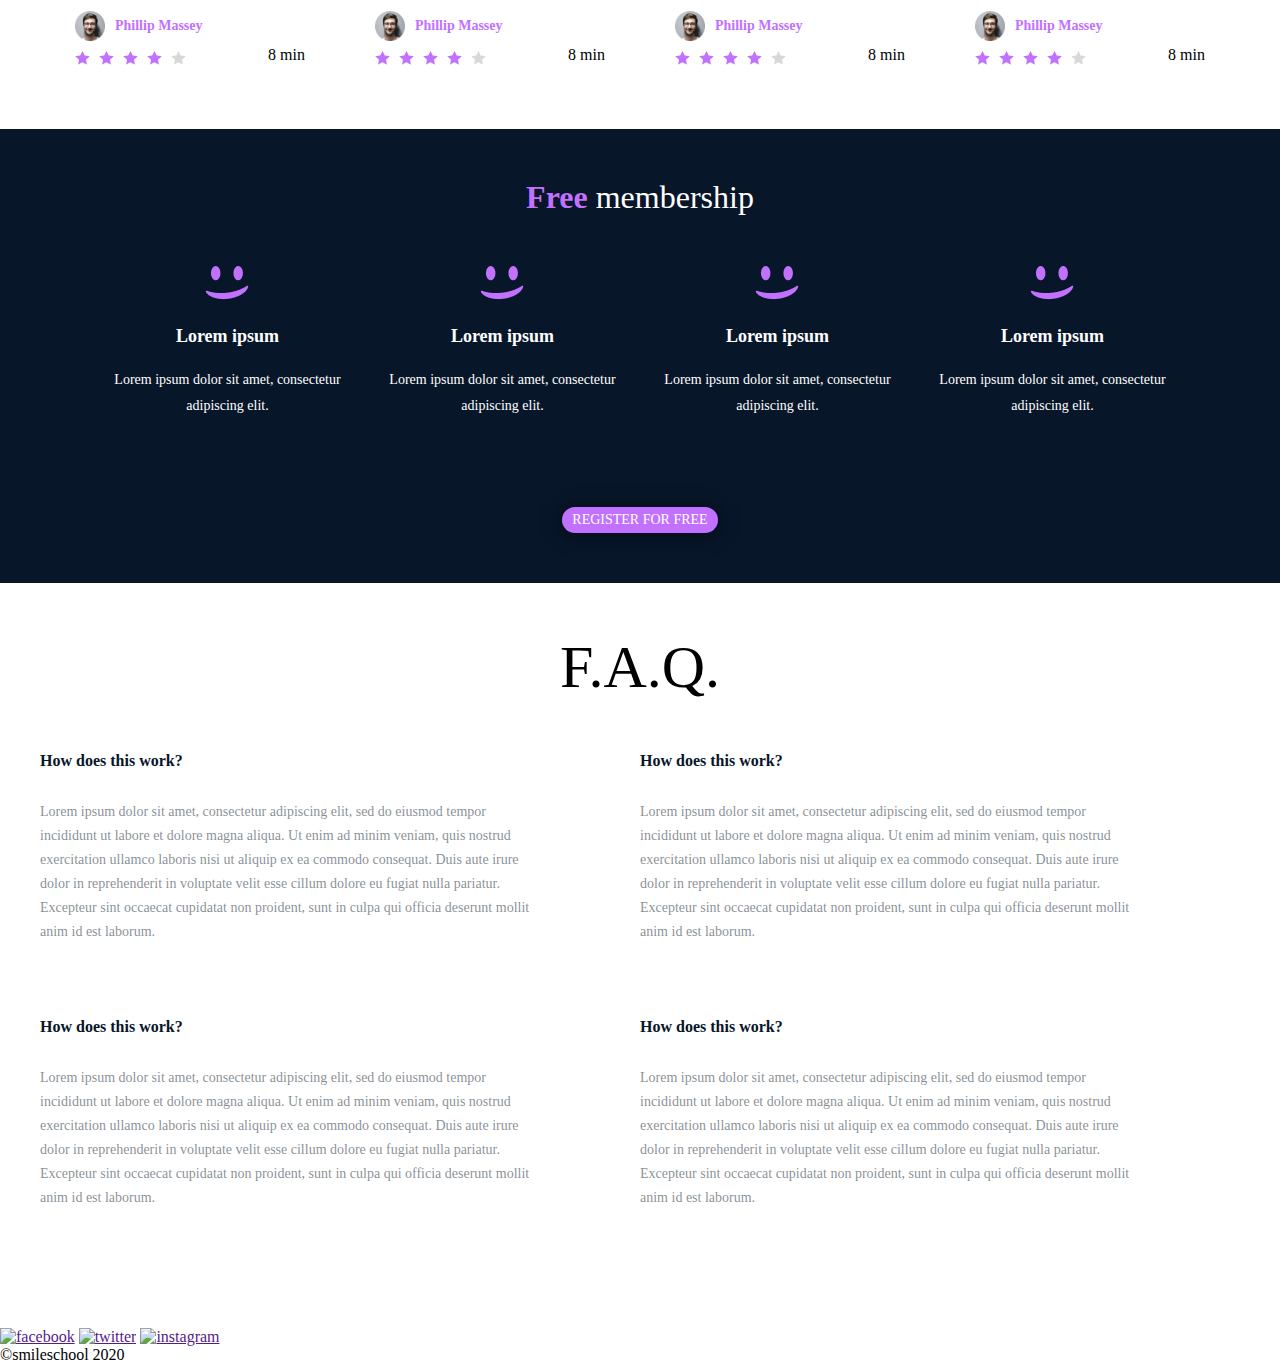
==== commit 7ac3fb26: "added styling to FAQ section" ====
--- a/css_advanced/index.html
+++ b/css_advanced/index.html
@@ -188,25 +188,25 @@
             </div>
         </section>
 
-        <section>
-            <h3>F.A.Q</h3>
-            <div>
+        <section id="faq">
+            <h3>F.A.Q.</h3>
+            <div class="faq-container">
                 <div>
-                    <div>
-                        <h6>How does this work?</h6>
-                        <p>Lorem ipsum dolor sit amet, consectetur adipiscing elit, sed do eiusmod tempor incididunt ut labore et dolore magna aliqua. Ut enim ad minim veniam, quis nostrud exercitation ullamco laboris nisi ut aliquip ex ea commodo consequat. Duis aute irure dolor in reprehenderit in voluptate velit esse cillum dolore eu fugiat nulla pariatur. Excepteur sint occaecat cupidatat non proident, sunt in culpa qui officia deserunt mollit anim id est laborum.</p>
-                    </div>
-                    <div>
+                    <div class="faq1">
+                        <h6>How does this work?</h6>
+                        <p>Lorem ipsum dolor sit amet, consectetur adipiscing elit, sed do eiusmod tempor incididunt ut labore et dolore magna aliqua. Ut enim ad minim veniam, quis nostrud exercitation ullamco laboris nisi ut aliquip ex ea commodo consequat. Duis aute irure dolor in reprehenderit in voluptate velit esse cillum dolore eu fugiat nulla pariatur. Excepteur sint occaecat cupidatat non proident, sunt in culpa qui officia deserunt mollit anim id est laborum.</p>
+                    </div>
+                    <div class="faq2">
                         <h6>How does this work?</h6>
                         <p>Lorem ipsum dolor sit amet, consectetur adipiscing elit, sed do eiusmod tempor incididunt ut labore et dolore magna aliqua. Ut enim ad minim veniam, quis nostrud exercitation ullamco laboris nisi ut aliquip ex ea commodo consequat. Duis aute irure dolor in reprehenderit in voluptate velit esse cillum dolore eu fugiat nulla pariatur. Excepteur sint occaecat cupidatat non proident, sunt in culpa qui officia deserunt mollit anim id est laborum.</p>
                     </div>
                 </div>
                 <div>
-                    <div>
-                        <h6>How does this work?</h6>
-                        <p>Lorem ipsum dolor sit amet, consectetur adipiscing elit, sed do eiusmod tempor incididunt ut labore et dolore magna aliqua. Ut enim ad minim veniam, quis nostrud exercitation ullamco laboris nisi ut aliquip ex ea commodo consequat. Duis aute irure dolor in reprehenderit in voluptate velit esse cillum dolore eu fugiat nulla pariatur. Excepteur sint occaecat cupidatat non proident, sunt in culpa qui officia deserunt mollit anim id est laborum.</p>
-                    </div>
-                    <div>
+                    <div class="faq1">
+                        <h6>How does this work?</h6>
+                        <p>Lorem ipsum dolor sit amet, consectetur adipiscing elit, sed do eiusmod tempor incididunt ut labore et dolore magna aliqua. Ut enim ad minim veniam, quis nostrud exercitation ullamco laboris nisi ut aliquip ex ea commodo consequat. Duis aute irure dolor in reprehenderit in voluptate velit esse cillum dolore eu fugiat nulla pariatur. Excepteur sint occaecat cupidatat non proident, sunt in culpa qui officia deserunt mollit anim id est laborum.</p>
+                    </div>
+                    <div class="faq2">
                         <h6>How does this work?</h6>
                         <p>Lorem ipsum dolor sit amet, consectetur adipiscing elit, sed do eiusmod tempor incididunt ut labore et dolore magna aliqua. Ut enim ad minim veniam, quis nostrud exercitation ullamco laboris nisi ut aliquip ex ea commodo consequat. Duis aute irure dolor in reprehenderit in voluptate velit esse cillum dolore eu fugiat nulla pariatur. Excepteur sint occaecat cupidatat non proident, sunt in culpa qui officia deserunt mollit anim id est laborum.</p>
                     </div>
--- a/css_advanced/styles.css
+++ b/css_advanced/styles.css
@@ -214,7 +214,7 @@
     justify-content: center;
     background-color: #071629;
     color: #fff;
-    padding: 50px 0 50px;
+    padding: 50px;
 }
 
 #membership h3 {
@@ -243,4 +243,43 @@
 
 .register-btn {
     text-align: center;
+}
+
+#faq {
+    display: flex;
+    flex-direction: column;
+    justify-content: center;
+    padding: 50px 0;
+}
+
+#faq h3 {
+    text-align: center;
+    font-weight: 300;
+    font-size: 60px;
+}
+
+.faq-container {
+    display: flex;
+    margin: 50px 40px;
+}
+
+.faq-container h6 {
+    font-size: 16px;
+    font-weight: bold;
+    color: #071629;
+}
+
+.faq1, .faq2 {
+    margin-right: 110px;
+}
+
+.faq2 {
+    margin-top: 74px;
+}
+
+.faq1 p, .faq2 p {
+    margin-top: 30px;
+    color: rgba(7, 22, 41, 0.5);
+    line-height: 24px;
+    font-size: 14px;
 }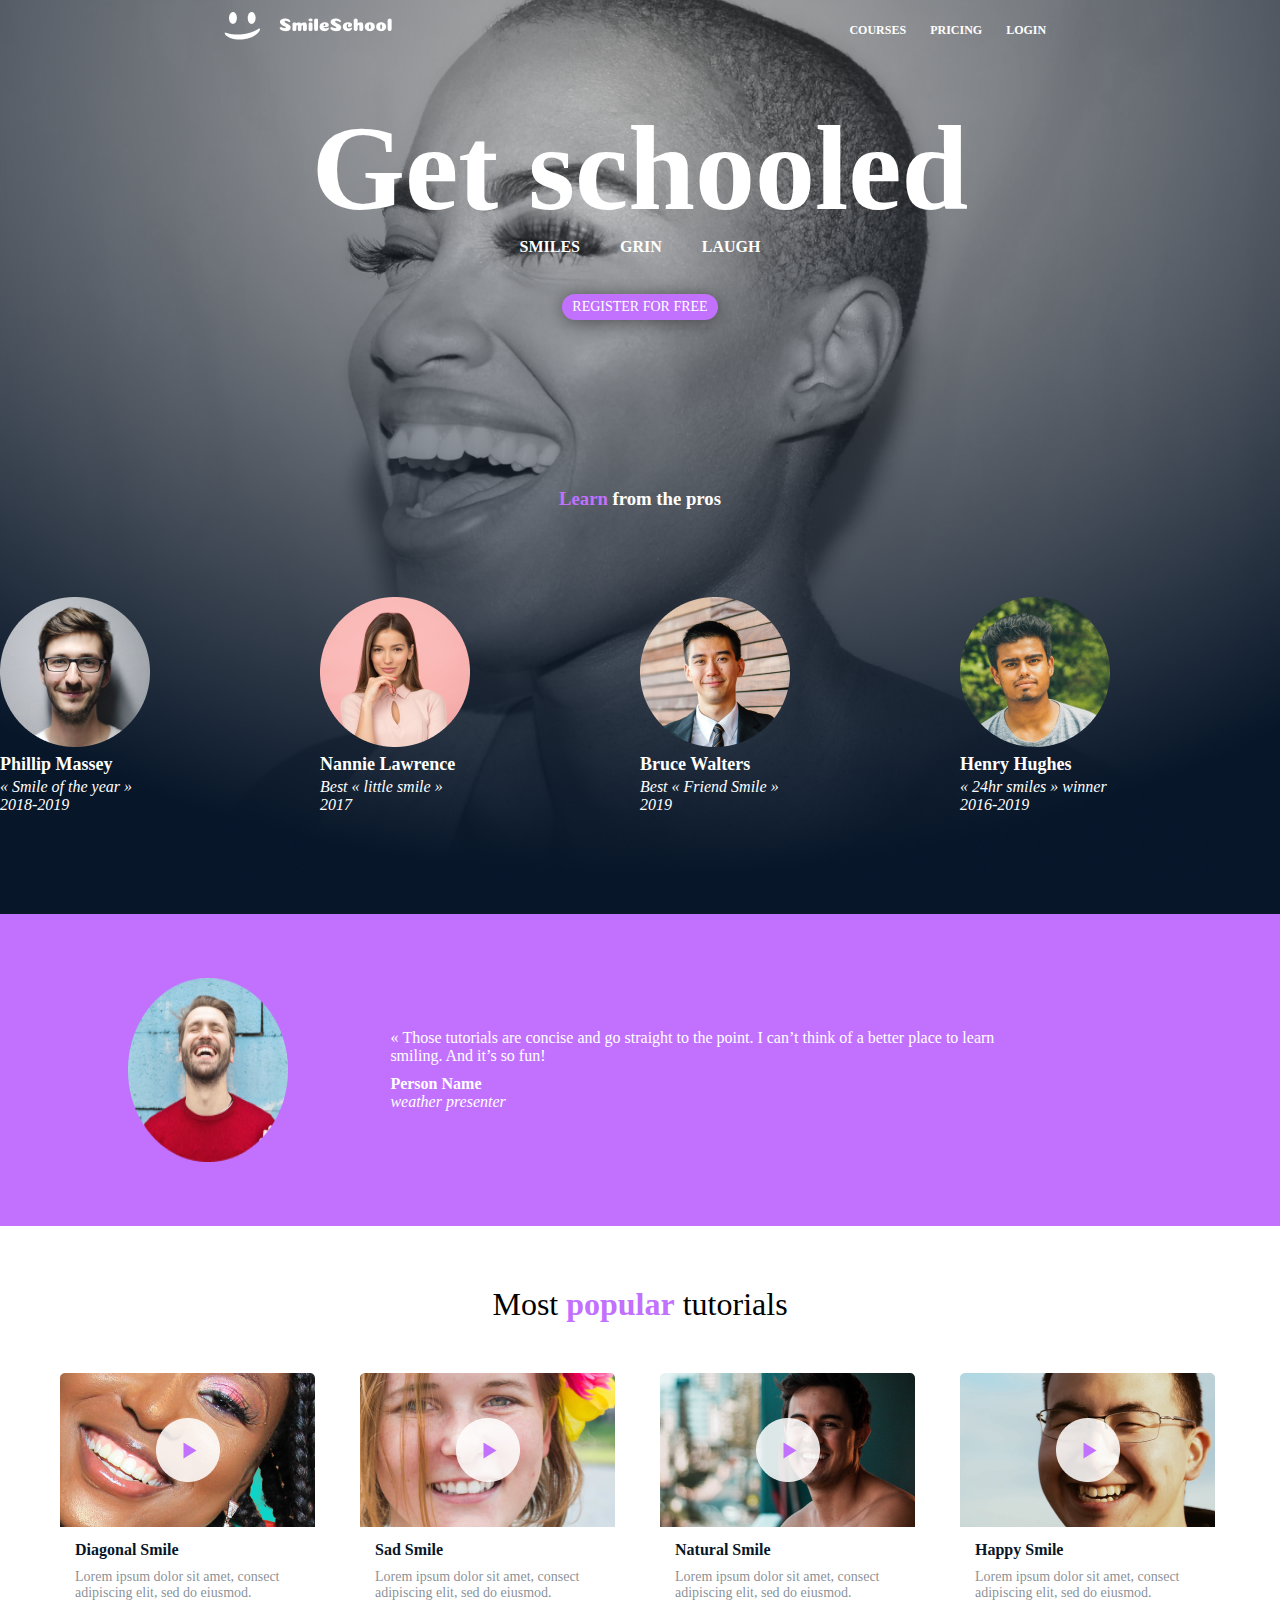
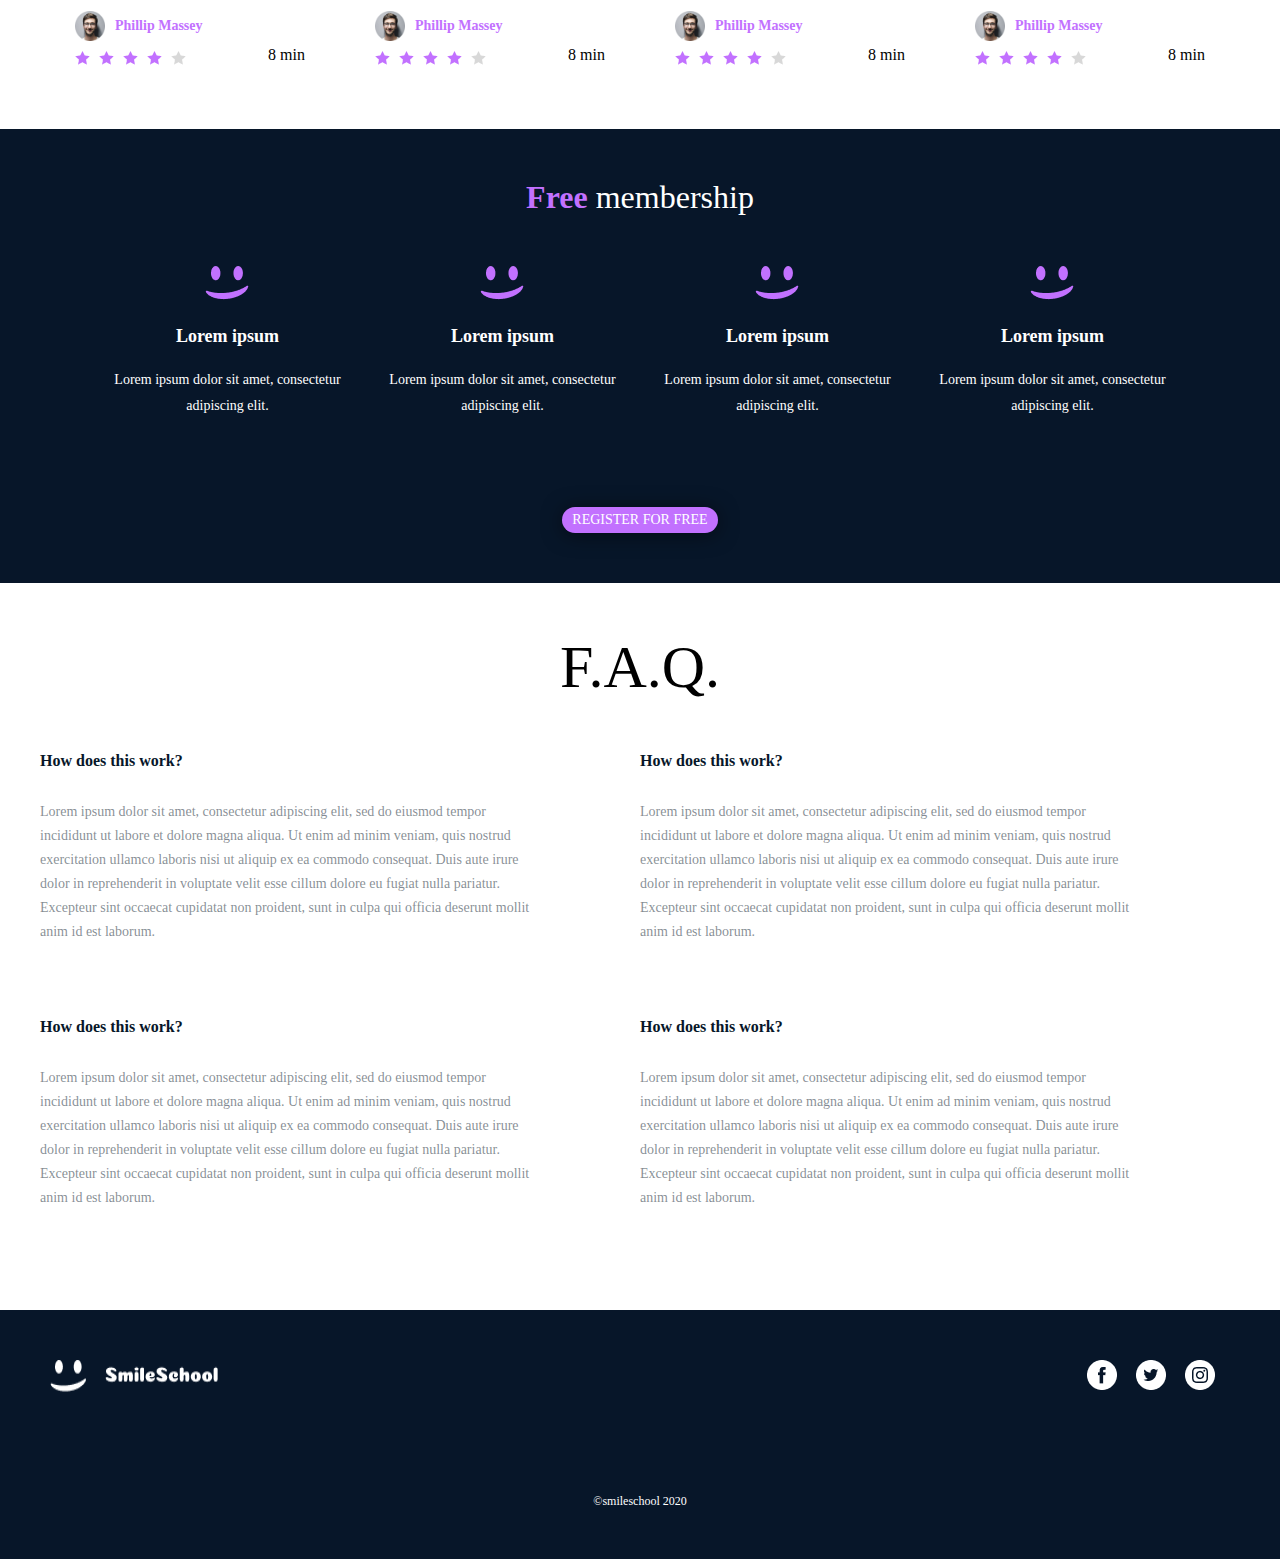
==== commit 24bdf6ad: "added styling to footer" ====
--- a/css_advanced/index.html
+++ b/css_advanced/index.html
@@ -217,12 +217,12 @@
 
     <footer>
         <div>
-            <div>
-                <img src="" alt="">
+            <div class="footer-row1">
+                <img src="media/smile_school_logo.png" alt="Smile School Logo">
                 <div>
-                    <a href=""><img src="" alt="facebook"></a>
-                    <a href=""><img src="" alt="twitter"></a>
-                    <a href=""><img src="" alt="instagram"></a>
+                    <a href=""><img src="media/Facebook_White.png" alt="facebook"></a>
+                    <a href=""><img src="media/Twitter_White.png" alt="twitter"></a>
+                    <a href=""><img src="media/Instagram_White.png" alt="instagram"></a>
                 </div>
             </div>
             <p>&copy;smileschool 2020</p>
--- a/css_advanced/styles.css
+++ b/css_advanced/styles.css
@@ -282,4 +282,25 @@
     color: rgba(7, 22, 41, 0.5);
     line-height: 24px;
     font-size: 14px;
+}
+
+footer {
+    padding: 50px;
+    background-color: #071629;
+}
+
+.footer-row1 {
+    display: flex;
+    justify-content: space-between;
+}
+
+footer p {
+    margin-top: 100px;
+    text-align: center;
+    color: #fff;
+    font-size: 12px;
+}
+
+footer a {
+    margin-right: 15px;
 }